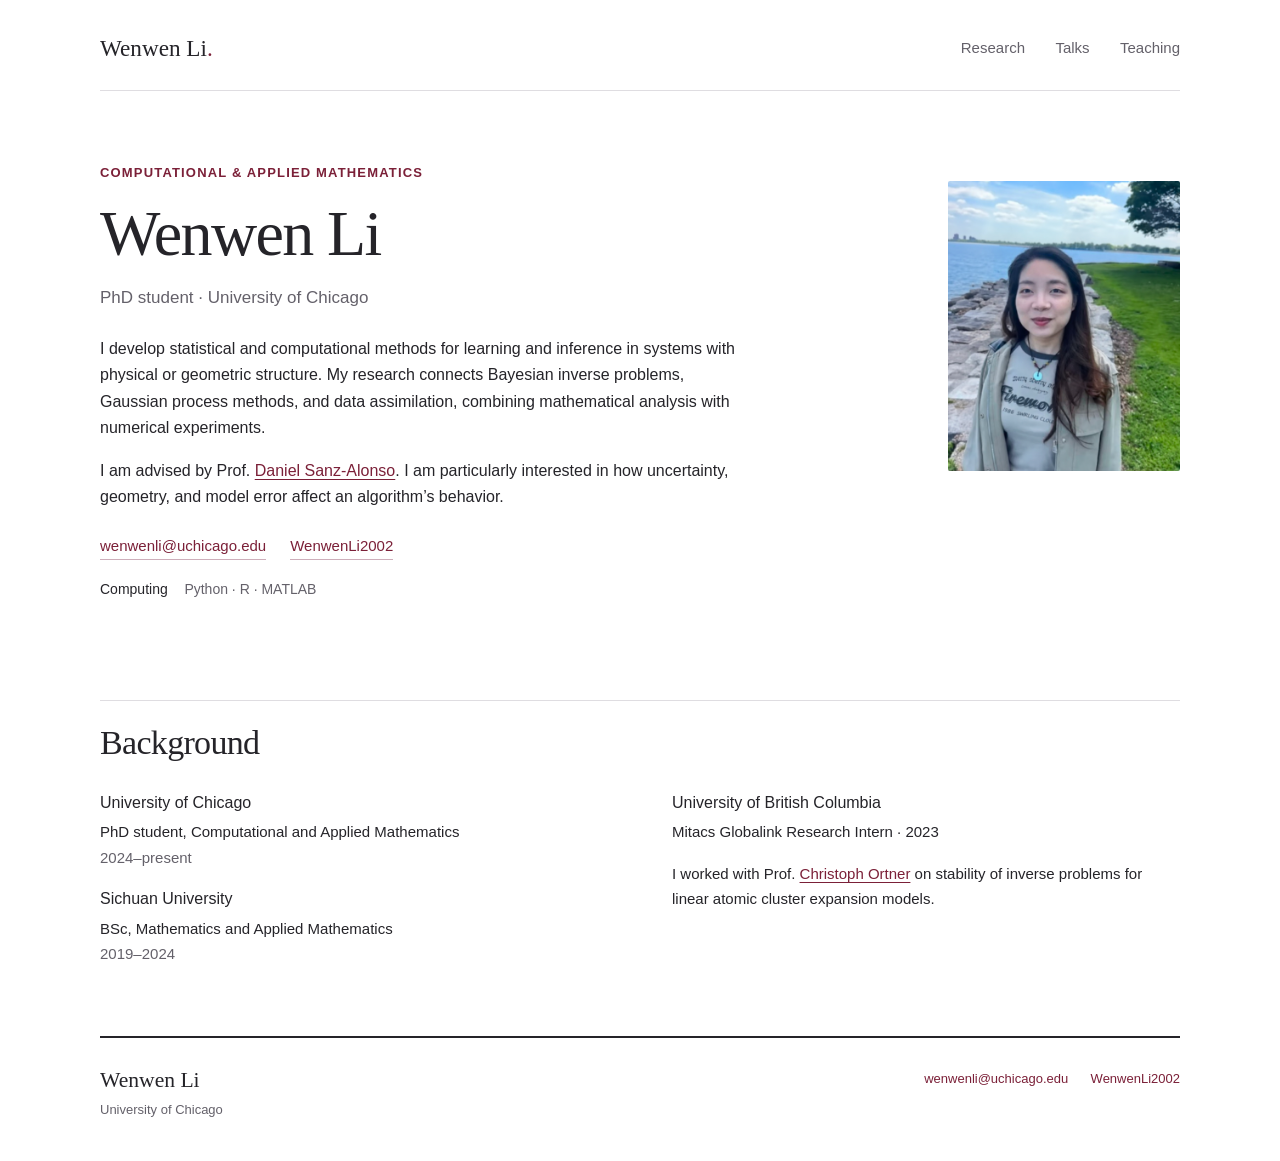
==== index.html @ 70b3e679 "Add professor titles to homepage biography" ====
<!doctype html>
<html lang="en">
<head>
  <meta charset="utf-8">
  <meta name="viewport" content="width=device-width, initial-scale=1">
  <meta name="color-scheme" content="light">
  <title>Wenwen Li · Applied Mathematics</title>
  <meta name="description" content="Wenwen Li is a PhD student in Computational and Applied Mathematics at the University of Chicago. Research in Bayesian inverse problems, Gaussian processes, and data assimilation.">
  <link rel="canonical" href="https://wenwenli2002.github.io/">
  <meta property="og:type" content="website">
  <meta property="og:title" content="Wenwen Li · Applied Mathematics">
  <meta property="og:description" content="Wenwen Li is a PhD student in Computational and Applied Mathematics at the University of Chicago. Research in Bayesian inverse problems, Gaussian processes, and data assimilation.">
  <meta property="og:url" content="https://wenwenli2002.github.io/">
  <link rel="icon" type="image/svg+xml" href="data:image/svg+xml,%3Csvg xmlns='http://www.w3.org/2000/svg' viewBox='0 0 64 64'%3E%3Crect width='64' height='64' rx='8' fill='%237b2038'/%3E%3Ctext x='32' y='43' text-anchor='middle' fill='white' font-family='Georgia,serif' font-size='32'%3EWL%3C/text%3E%3C/svg%3E">
  <link rel="stylesheet" href="styles.css">
  <script src="site.js" defer></script>

  <script type="application/ld+json">{"@context": "https://schema.org", "@type": "ProfilePage", "name": "Wenwen Li \u00b7 Applied Mathematics", "url": "https://wenwenli2002.github.io/", "mainEntity": {"@type": "Person", "name": "Wenwen Li", "url": "https://wenwenli2002.github.io/", "email": "mailto:wenwenli@uchicago.edu", "jobTitle": "PhD student", "affiliation": {"@type": "CollegeOrUniversity", "name": "University of Chicago"}, "sameAs": ["https://github.com/WenwenLi2002"]}}</script>
</head>
<body>
  <a class="skip-link" href="#main">Skip to content</a>
  <header class="site-header wrap">
    <a class="signature" href="index.html" aria-label="Wenwen Li, home">Wenwen Li<span class="signature-mark" aria-hidden="true">.</span></a>
    <nav aria-label="Main navigation">
      <a href="research.html">Research</a>
      <a href="talks.html">Talks</a>
      <a href="teaching.html">Teaching</a>
      
    </nav>
  </header>
  <main id="main" class="wrap">
    <section id="about" class="intro" aria-labelledby="name">
      <div class="intro-copy">
        <p class="eyebrow">Computational &amp; Applied Mathematics</p>
        <h1 id="name">Wenwen Li</h1>
        <p class="affiliation">PhD student · <a href="https://cam.uchicago.edu/" target="_blank" rel="noopener">University of Chicago</a></p>
        <p>I develop statistical and computational methods for learning and inference in systems with physical or geometric structure. My research connects Bayesian inverse problems, Gaussian process methods, and data assimilation, combining mathematical analysis with numerical experiments.</p>
        <p>I am advised by Prof. <a href="https://sites.google.com/a/uchicago.edu/sanz-alonso/" target="_blank" rel="noopener">Daniel Sanz-Alonso</a>. I am particularly interested in how uncertainty, geometry, and model error affect an algorithm’s behavior.</p>
        <div class="contact-links" aria-label="Profile and contact links">
          <a href="mailto:wenwenli@uchicago.edu">wenwenli@uchicago.edu</a>
          <a href="https://github.com/WenwenLi2002" aria-label="WenwenLi2002 on GitHub" target="_blank" rel="noopener">WenwenLi2002</a>
          
        </div>
        <p class="computing"><span>Computing</span> Python · R · MATLAB</p>
      </div>
      <figure class="portrait">
        <img src="assets/portrait.png" alt="Portrait of Wenwen Li outdoors beside a lake" width="1091" height="1442" fetchpriority="high">
      </figure>
    </section>

    <section id="background" class="lower-section background" aria-labelledby="background-heading">
      <div class="section-heading"><h2 id="background-heading">Background</h2></div>
      <div class="background-grid">
        <div><h3>University of Chicago</h3><p>PhD student, Computational and Applied Mathematics<br><span class="muted">2024–present</span></p><h3>Sichuan University</h3><p>BSc, Mathematics and Applied Mathematics<br><span class="muted">2019–2024</span></p></div>
        <div><h3>University of British Columbia</h3><p>Mitacs Globalink Research Intern · 2023</p><p>I worked with Prof. <a href="https://personal.math.ubc.ca/~ortner/" target="_blank" rel="noopener">Christoph Ortner</a> on stability of inverse problems for linear atomic cluster expansion models.</p></div>
      </div>
    </section>
  </main>
  <footer class="wrap site-footer">
    <div><span class="footer-name">Wenwen Li</span><p>University of Chicago</p></div>
    <div class="footer-links"><a href="mailto:wenwenli@uchicago.edu">wenwenli@uchicago.edu</a><a href="https://github.com/WenwenLi2002" target="_blank" rel="noopener">WenwenLi2002</a></div>
  </footer>
  <dialog id="figure-dialog" aria-labelledby="figure-dialog-title">
    <div class="dialog-header"><h2 id="figure-dialog-title">Research figure</h2><button type="button" id="close-figure">Close</button></div>
    <img id="enlarged-figure" alt="">
    <p id="figure-caption"></p>
  </dialog>
</body>
</html>
---- styles.css ----
:root{--ink:#252429;--muted:#64616a;--accent:#7b2038;--line:#dfdde1;--paper:#fff;--soft:#f6f5f7;--serif:Georgia,"Times New Roman",serif;--sans:Inter,-apple-system,BlinkMacSystemFont,"Segoe UI",Arial,sans-serif}
*{box-sizing:border-box}
html{scroll-behavior:smooth;scroll-padding-top:32px}
body{margin:0;background:var(--paper);color:var(--ink);font:16px/1.65 var(--sans);-webkit-font-smoothing:antialiased}
button,input{font:inherit}
img{max-width:100%;height:auto;display:block}
a{color:var(--accent);text-decoration-thickness:1px;text-underline-offset:3px}
a:hover{text-decoration:underline;color:#541527}
a:focus-visible,button:focus-visible,summary:focus-visible{outline:2px solid var(--accent);outline-offset:5px;border-radius:2px}
p{margin:0 0 16px}
h1,h2,h3{font-family:var(--serif);font-weight:400;line-height:1.2;margin:0;color:var(--ink)}
.wrap{width:min(1080px,calc(100% - 96px));margin-inline:auto}
.skip-link{position:absolute;left:16px;top:-96px;background:white;padding:8px 16px;z-index:10}
.skip-link:focus{top:16px}
.site-header{display:flex;justify-content:space-between;align-items:center;gap:32px;padding-block:32px 25.6px;border-bottom:1px solid var(--line)}
.signature{font:23.2px var(--serif);color:var(--ink);text-decoration:none;white-space:nowrap}
.signature-mark{color:var(--accent)}
nav{display:flex;align-items:center;gap:30.4px;flex-wrap:wrap;font-size:15px}
nav a{color:var(--muted);text-decoration:none;padding:4px 0}
nav a:hover{color:var(--accent)}
.intro{display:grid;grid-template-columns:minmax(0,1fr) 232px;gap:88px;padding-block:70.4px 60.8px;align-items:start}
.eyebrow{font-size:13px;letter-spacing:.09em;text-transform:uppercase;color:var(--accent);margin-bottom:12.8px;font-weight:600}
h1{font-size:clamp(48px,5vw,68px);letter-spacing:-.025em;margin-bottom:11.2px}
.affiliation{color:var(--muted);margin-bottom:24px;font-size:17px}
.affiliation a{color:inherit;text-decoration:none}
.intro-copy>p:not(.eyebrow):not(.affiliation):not(.computing){max-width:650px}
.portrait{margin:19.2px 0 0}
.portrait img{width:232px;height:290px;object-fit:cover;object-position:50% 45%;border-radius:2px}
.contact-links{display:flex;flex-wrap:wrap;gap:22.4px;margin-top:24px;font-size:15px}
.contact-links a{text-decoration:none;border-bottom:1px solid #cdaeba}
.computing{font-size:14px;color:var(--muted);margin-top:17.6px;margin-bottom:0}
.computing span{color:var(--ink);margin-right:12.8px;font-weight:500}
.section-heading{display:flex;align-items:baseline;justify-content:space-between;gap:16px;border-top:2px solid var(--ink);padding-top:22.4px;margin-bottom:32px}
.section-heading h1,.section-heading h2{font-size:34px;letter-spacing:-.02em}
.section-heading>p{font-size:14px;color:var(--muted);margin:0}
.publication{display:grid;grid-template-columns:40px minmax(0,1fr);gap:28px;padding-block:6.4px 44.8px;margin-bottom:44px;border-bottom:1px solid var(--line)}
.article-index{font-size:13px;color:var(--accent);letter-spacing:.08em;padding-top:1.6px;font-weight:600}
.article-main{min-width:0}
.research-grid{display:grid;grid-template-columns:minmax(0,1.16fr) minmax(0,1fr);gap:38.4px;align-items:start}
.venue{color:var(--accent);font-size:13px;font-weight:600;display:flex;flex-wrap:wrap;gap:12.8px;margin-bottom:11.2px;line-height:1.5}
.venue a{color:inherit;text-decoration:none}
.venue span{color:var(--muted);font-weight:400}
.publication h2{font-size:29.6px;line-height:1.24;letter-spacing:-.015em;margin-bottom:12.8px;text-wrap:balance}
.authors{font-size:14px;color:var(--muted);line-height:1.55;margin-bottom:20px}
.authors a{color:inherit;text-decoration:none}
.authors a:hover{color:var(--accent);text-decoration:underline}
.authors strong{font-weight:600;color:var(--ink)}
.takeaway{font-size:16px;font-weight:600;line-height:1.6;margin-bottom:12px}
.description{color:#504d55;font-size:15.5px;line-height:1.7;margin-bottom:17.6px}
.topics{color:var(--muted);font-size:13px;margin:18.4px 0 11.2px}
.paper-links{display:flex;flex-wrap:wrap;gap:7.2px 19.2px;font-size:14px}
.paper-links a{text-decoration:none;border-bottom:1px solid #cdaeba;padding-bottom:1px}
.research-figure{margin:0;min-width:0}
.network-figure{margin-top:24px}
.tracking-figure{margin-top:52.8px}
.figure-button{display:block;width:100%;padding:0;border:0;background:transparent;cursor:zoom-in;text-align:inherit}
.figure-button img{width:100%;height:auto}
.network-figure .figure-button{max-width:370px;margin-inline:auto}
figcaption,.shared-caption{font-size:13px;line-height:1.6;color:var(--muted);margin:12.8px 0 0}
.experiment-detail{margin-top:27.2px;font-size:14px;color:var(--muted)}
summary{cursor:pointer;width:fit-content;color:var(--accent);padding:5.6px 0;text-decoration:underline;text-underline-offset:3px}
summary::marker{font-size:11.2px;color:var(--accent)}
.experiment-content{display:grid;grid-template-columns:220px minmax(0,1fr);gap:32px;align-items:center;margin-top:20.8px;max-width:780px}
.experiment-content>p{font-size:15px;line-height:1.7;margin:0}
.coordinate-result{margin:20.8px 0 0}
.article-heading{max-width:900px}
.wide-copy{max-width:850px}
.paired-figures{display:grid;grid-template-columns:1fr 1fr;gap:28.8px;margin-top:24px}
.figure-label{font-size:13px;font-weight:600;color:var(--muted);margin-bottom:5.6px;text-align:center}
.shared-caption{max-width:860px;margin-top:11.2px}
.ongoing-work{margin-left:calc(40px + 28px);padding-bottom:44.8px}
.ongoing-work h2{font-size:22.4px;margin-bottom:10.4px}
.ongoing-work .eyebrow{margin-bottom:9.6px}
.muted{color:var(--muted)}
.ongoing-work .muted{font-size:14px;margin:0}
.lower-section{margin-top:38.4px}
.lower-section .section-heading{border-top:1px solid var(--line);margin-bottom:14.4px;padding-top:22.4px}
.talk-list,.teaching-list{list-style:none;margin:0;padding:0}
.talk-list li{display:flex;justify-content:space-between;gap:32px;border-bottom:1px solid var(--line);padding:17.6px 0}
.talk-list h2,.teaching-list h2{font:500 16px/1.55 var(--sans);margin:0 0 4px}
.talk-list p,.teaching-list p{font-size:14px;color:var(--muted);margin:0}
.talk-list time{font-size:13px;color:var(--muted);white-space:nowrap;padding-top:4px}
.inline-resource{margin-left:11.2px;font-size:13px}
.teaching-list li{display:grid;grid-template-columns:110px minmax(0,1fr);gap:24px;padding:19.2px 0;border-bottom:1px solid var(--line)}
.course-code{font-size:13px;color:var(--accent);line-height:1.6;font-variant-numeric:tabular-nums}
.teaching-list h2 a{color:var(--ink);text-decoration:none}
.teaching-list h2 a:hover{color:var(--accent);text-decoration:underline}
.background-grid{display:grid;grid-template-columns:1fr 1fr;gap:64px;padding-top:11.2px}
.background-grid h3{font:500 16px/1.6 var(--sans);margin-bottom:4px}
.background-grid p{font-size:15px;line-height:1.7}
.site-footer{display:flex;justify-content:space-between;gap:32px;margin-top:52.8px;padding-block:30.4px 40px;border-top:2px solid var(--ink);font-size:13px;color:var(--muted)}
.footer-name{font:21.6px var(--serif);color:var(--ink)}
.site-footer p{margin:5.6px 0 0}
.footer-links{display:flex;gap:22.4px;align-items:start;flex-wrap:wrap}
.footer-links a{text-decoration:none}
dialog{border:1px solid var(--line);border-radius:4px;padding:20.8px;max-width:min(1200px,94vw);max-height:92vh;width:fit-content;background:white;color:var(--ink);overflow:auto}
dialog::backdrop{background:rgba(27,24,30,.65)}
.dialog-header{display:flex;justify-content:space-between;align-items:center;gap:32px;margin-bottom:16px}
.dialog-header h2{font-size:23.2px}
.dialog-header button{border:1px solid var(--line);border-radius:3px;background:white;color:var(--accent);padding:5.6px 12px;cursor:pointer;font-size:14px}
#enlarged-figure{max-height:72vh;width:auto;max-width:100%;object-fit:contain;margin-inline:auto}
#figure-caption{max-width:950px;font-size:14px;color:var(--muted);margin:16px 0 0;line-height:1.6}
@media(min-width:1500px){.wrap{width:1080px}}
@media(max-width:900px){.wrap{width:calc(100% - 64px)}
.intro{gap:40px;grid-template-columns:minmax(0,1fr) 190px}
.portrait img{width:190px;height:238px}
.research-grid{gap:28.8px;grid-template-columns:1.05fr 1fr}
.publication{gap:17.6px;grid-template-columns:28px minmax(0,1fr)}
.publication h2{font-size:26.4px}
.ongoing-work{margin-left:calc(28px + 17.6px)}
.section-heading{flex-wrap:wrap}
.section-heading>p{font-size:13px}
.background-grid{gap:32px}}
@media(max-width:700px){.wrap{width:calc(100% - 40px)}
.site-header{padding-block:20.8px;gap:16px;align-items:start}
.signature{font-size:19.2px;margin-top:2.4px}
nav{gap:5.6px 16px;justify-content:flex-end;max-width:250px;font-size:14px}
.intro{grid-template-columns:1fr;gap:24px;padding-block:38.4px 41.6px}
.portrait{grid-row:1;margin:0}
.portrait img{width:160px;height:200px}
.eyebrow{font-size:12px}
h1{font-size:50.4px}
.affiliation{font-size:16px}
.intro-copy{min-width:0}
.contact-links{gap:19.2px;font-size:14px}
.section-heading h1,.section-heading h2{font-size:30.4px}
.section-heading{gap:8px;margin-bottom:24px}
.publication{grid-template-columns:1fr;gap:9.6px;margin-bottom:35.2px;padding-bottom:35.2px}
.article-index{padding:0}
.research-grid{grid-template-columns:1fr;gap:22.4px}
.publication h2{font-size:28.8px}
.network-figure,.tracking-figure{margin-top:0}
.research-figure{max-width:550px}
.network-figure{max-width:370px;margin-inline:auto}
.paired-figures{grid-template-columns:1fr;gap:22.4px}
.paired-figures .research-figure{max-width:550px}
.paired-figures img{width:100%}
.experiment-content{grid-template-columns:1fr;gap:16px}
.small-result{max-width:270px;margin-inline:auto}
.ongoing-work{margin-left:0;padding-bottom:19.2px}
.ongoing-work h2{font-size:20.8px}
.talk-list li{gap:16px}
.talk-list time{font-size:12px}
.teaching-list li{grid-template-columns:78px minmax(0,1fr);gap:12.8px}
.course-code{font-size:12px}
.background-grid{grid-template-columns:1fr;gap:8px}
.site-footer{flex-direction:column;gap:17.6px}
.footer-links{gap:6.4px 19.2px}
.footer-links a:first-child{flex-basis:100%}
dialog{padding:12.8px;max-width:96vw}
.dialog-header h2{font-size:19.2px}
#figure-caption{font-size:13px}}
@media(prefers-reduced-motion:reduce){html{scroll-behavior:auto}}

nav a[aria-current="page"]{color:var(--accent);border-bottom:1px solid #cdaeba}
.page-section{padding-top:52.8px;min-height:calc(100vh - 286px)}
.page-section>.lower-section{margin-top:0}
.section-heading h1{margin-bottom:0}
.page-section .lower-section .section-heading{border-top:2px solid var(--ink);margin-bottom:32px}
.contact-links{gap:12px 24px;align-items:baseline}
.contact-links a{white-space:nowrap}
.cv-copy{max-width:650px;color:var(--muted);margin-bottom:24px}
.cv-actions{display:flex;gap:20px;flex-wrap:wrap;margin-bottom:32px}
.cv-preview{width:100%;height:1050px;border:1px solid var(--line);background:var(--soft)}
@media(max-width:700px){.page-section{padding-top:38.4px}.contact-links{gap:10px 22px}.cv-preview{height:720px}}
@media print{.site-header nav,.site-footer,.skip-link,dialog,.figure-button::after{display:none}.wrap{width:100%}.intro,.page-section{padding-top:0}.publication{break-inside:avoid}.cv-preview{display:none}}
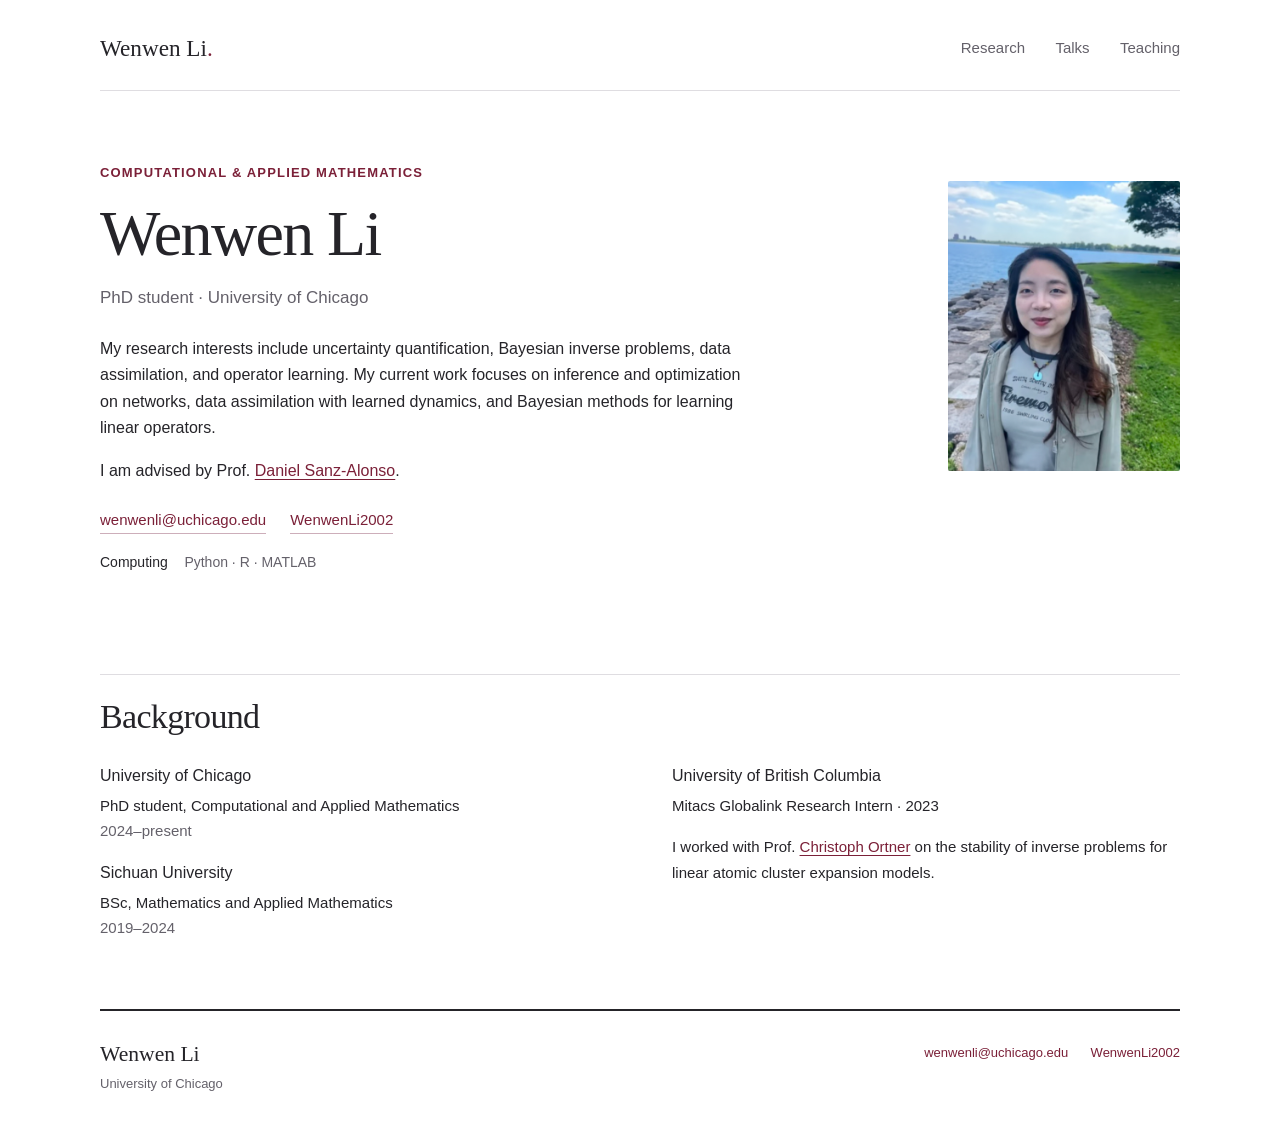
==== commit 82aee1d2: "Refine research interests and academic descriptions" ====
--- a/index.html
+++ b/index.html
@@ -5,11 +5,11 @@
   <meta name="viewport" content="width=device-width, initial-scale=1">
   <meta name="color-scheme" content="light">
   <title>Wenwen Li · Applied Mathematics</title>
-  <meta name="description" content="Wenwen Li is a PhD student in Computational and Applied Mathematics at the University of Chicago. Research in Bayesian inverse problems, Gaussian processes, and data assimilation.">
+  <meta name="description" content="Wenwen Li, PhD student in Computational and Applied Mathematics at the University of Chicago. Uncertainty quantification, Bayesian inverse problems, data assimilation, and operator learning.">
   <link rel="canonical" href="https://wenwenli2002.github.io/">
   <meta property="og:type" content="website">
   <meta property="og:title" content="Wenwen Li · Applied Mathematics">
-  <meta property="og:description" content="Wenwen Li is a PhD student in Computational and Applied Mathematics at the University of Chicago. Research in Bayesian inverse problems, Gaussian processes, and data assimilation.">
+  <meta property="og:description" content="Wenwen Li, PhD student in Computational and Applied Mathematics at the University of Chicago. Uncertainty quantification, Bayesian inverse problems, data assimilation, and operator learning.">
   <meta property="og:url" content="https://wenwenli2002.github.io/">
   <link rel="icon" type="image/svg+xml" href="data:image/svg+xml,%3Csvg xmlns='http://www.w3.org/2000/svg' viewBox='0 0 64 64'%3E%3Crect width='64' height='64' rx='8' fill='%237b2038'/%3E%3Ctext x='32' y='43' text-anchor='middle' fill='white' font-family='Georgia,serif' font-size='32'%3EWL%3C/text%3E%3C/svg%3E">
   <link rel="stylesheet" href="styles.css">
@@ -34,8 +34,8 @@
         <p class="eyebrow">Computational &amp; Applied Mathematics</p>
         <h1 id="name">Wenwen Li</h1>
         <p class="affiliation">PhD student · <a href="https://cam.uchicago.edu/" target="_blank" rel="noopener">University of Chicago</a></p>
-        <p>I develop statistical and computational methods for learning and inference in systems with physical or geometric structure. My research connects Bayesian inverse problems, Gaussian process methods, and data assimilation, combining mathematical analysis with numerical experiments.</p>
-        <p>I am advised by Prof. <a href="https://sites.google.com/a/uchicago.edu/sanz-alonso/" target="_blank" rel="noopener">Daniel Sanz-Alonso</a>. I am particularly interested in how uncertainty, geometry, and model error affect an algorithm’s behavior.</p>
+        <p>My research interests include uncertainty quantification, Bayesian inverse problems, data assimilation, and operator learning. My current work focuses on inference and optimization on networks, data assimilation with learned dynamics, and Bayesian methods for learning linear operators.</p>
+        <p>I am advised by Prof. <a href="https://sites.google.com/a/uchicago.edu/sanz-alonso/" target="_blank" rel="noopener">Daniel Sanz-Alonso</a>.</p>
         <div class="contact-links" aria-label="Profile and contact links">
           <a href="mailto:wenwenli@uchicago.edu">wenwenli@uchicago.edu</a>
           <a href="https://github.com/WenwenLi2002" aria-label="WenwenLi2002 on GitHub" target="_blank" rel="noopener">WenwenLi2002</a>
@@ -52,7 +52,7 @@
       <div class="section-heading"><h2 id="background-heading">Background</h2></div>
       <div class="background-grid">
         <div><h3>University of Chicago</h3><p>PhD student, Computational and Applied Mathematics<br><span class="muted">2024–present</span></p><h3>Sichuan University</h3><p>BSc, Mathematics and Applied Mathematics<br><span class="muted">2019–2024</span></p></div>
-        <div><h3>University of British Columbia</h3><p>Mitacs Globalink Research Intern · 2023</p><p>I worked with Prof. <a href="https://personal.math.ubc.ca/~ortner/" target="_blank" rel="noopener">Christoph Ortner</a> on stability of inverse problems for linear atomic cluster expansion models.</p></div>
+        <div><h3>University of British Columbia</h3><p>Mitacs Globalink Research Intern · 2023</p><p>I worked with Prof. <a href="https://personal.math.ubc.ca/~ortner/" target="_blank" rel="noopener">Christoph Ortner</a> on the stability of inverse problems for linear atomic cluster expansion models.</p></div>
       </div>
     </section>
   </main>
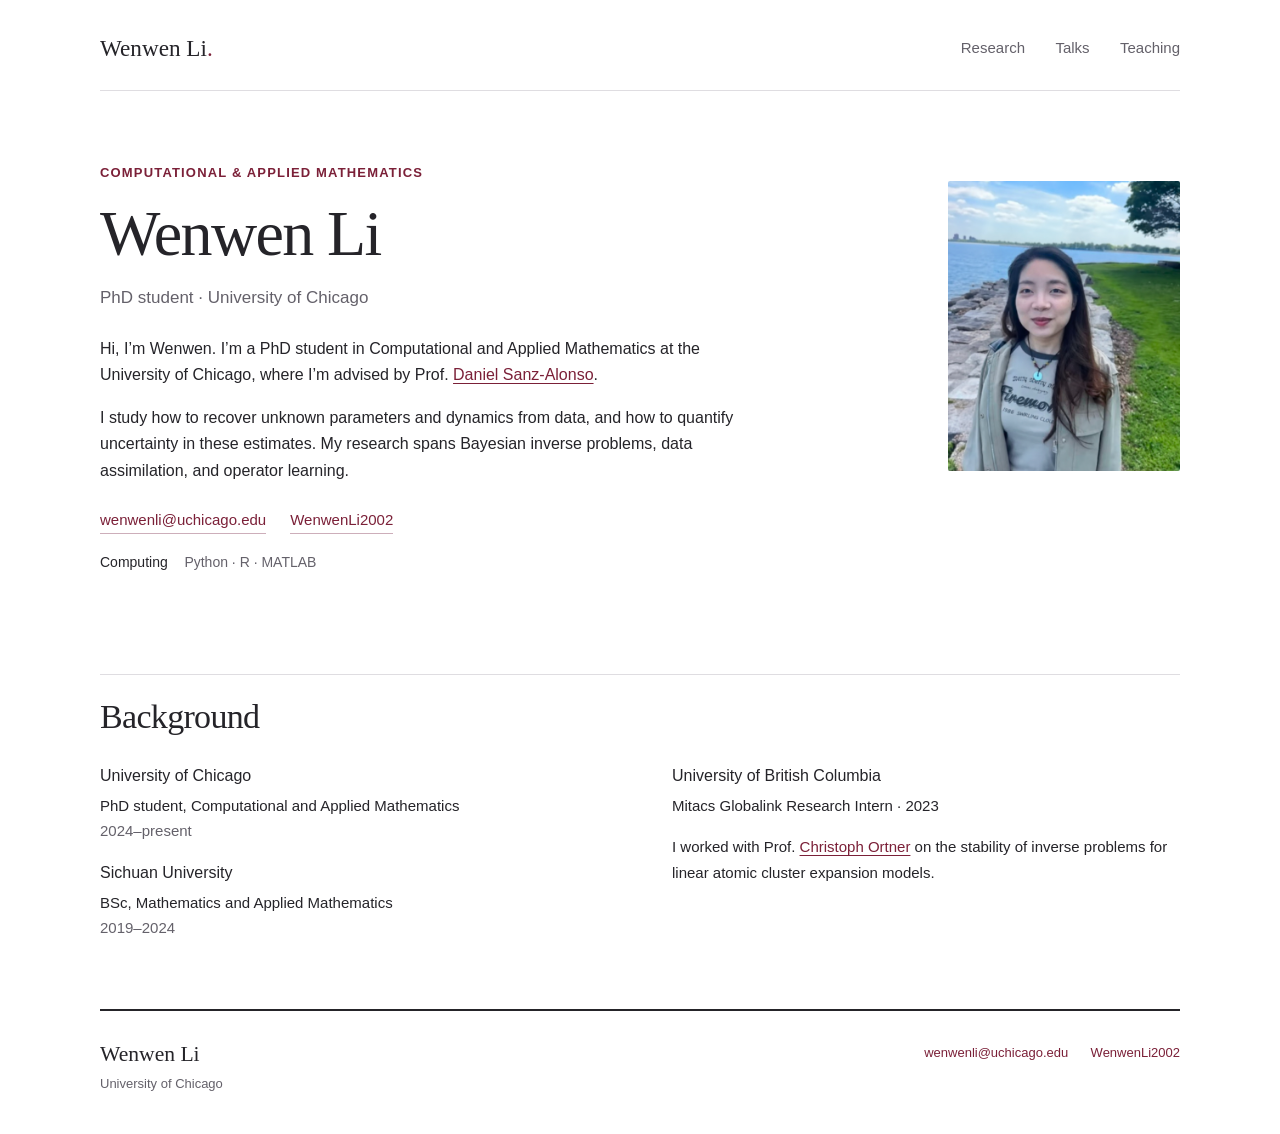
==== commit 9aceb754: "Make homepage introduction more personal" ====
--- a/index.html
+++ b/index.html
@@ -34,8 +34,8 @@
         <p class="eyebrow">Computational &amp; Applied Mathematics</p>
         <h1 id="name">Wenwen Li</h1>
         <p class="affiliation">PhD student · <a href="https://cam.uchicago.edu/" target="_blank" rel="noopener">University of Chicago</a></p>
-        <p>My research interests include uncertainty quantification, Bayesian inverse problems, data assimilation, and operator learning. My current work focuses on inference and optimization on networks, data assimilation with learned dynamics, and Bayesian methods for learning linear operators.</p>
-        <p>I am advised by Prof. <a href="https://sites.google.com/a/uchicago.edu/sanz-alonso/" target="_blank" rel="noopener">Daniel Sanz-Alonso</a>.</p>
+        <p>Hi, I’m Wenwen. I’m a PhD student in Computational and Applied Mathematics at the University of Chicago, where I’m advised by Prof. <a href="https://sites.google.com/a/uchicago.edu/sanz-alonso/" target="_blank" rel="noopener">Daniel Sanz-Alonso</a>.</p>
+        <p>I study how to recover unknown parameters and dynamics from data, and how to quantify uncertainty in these estimates. My research spans Bayesian inverse problems, data assimilation, and operator learning.</p>
         <div class="contact-links" aria-label="Profile and contact links">
           <a href="mailto:wenwenli@uchicago.edu">wenwenli@uchicago.edu</a>
           <a href="https://github.com/WenwenLi2002" aria-label="WenwenLi2002 on GitHub" target="_blank" rel="noopener">WenwenLi2002</a>
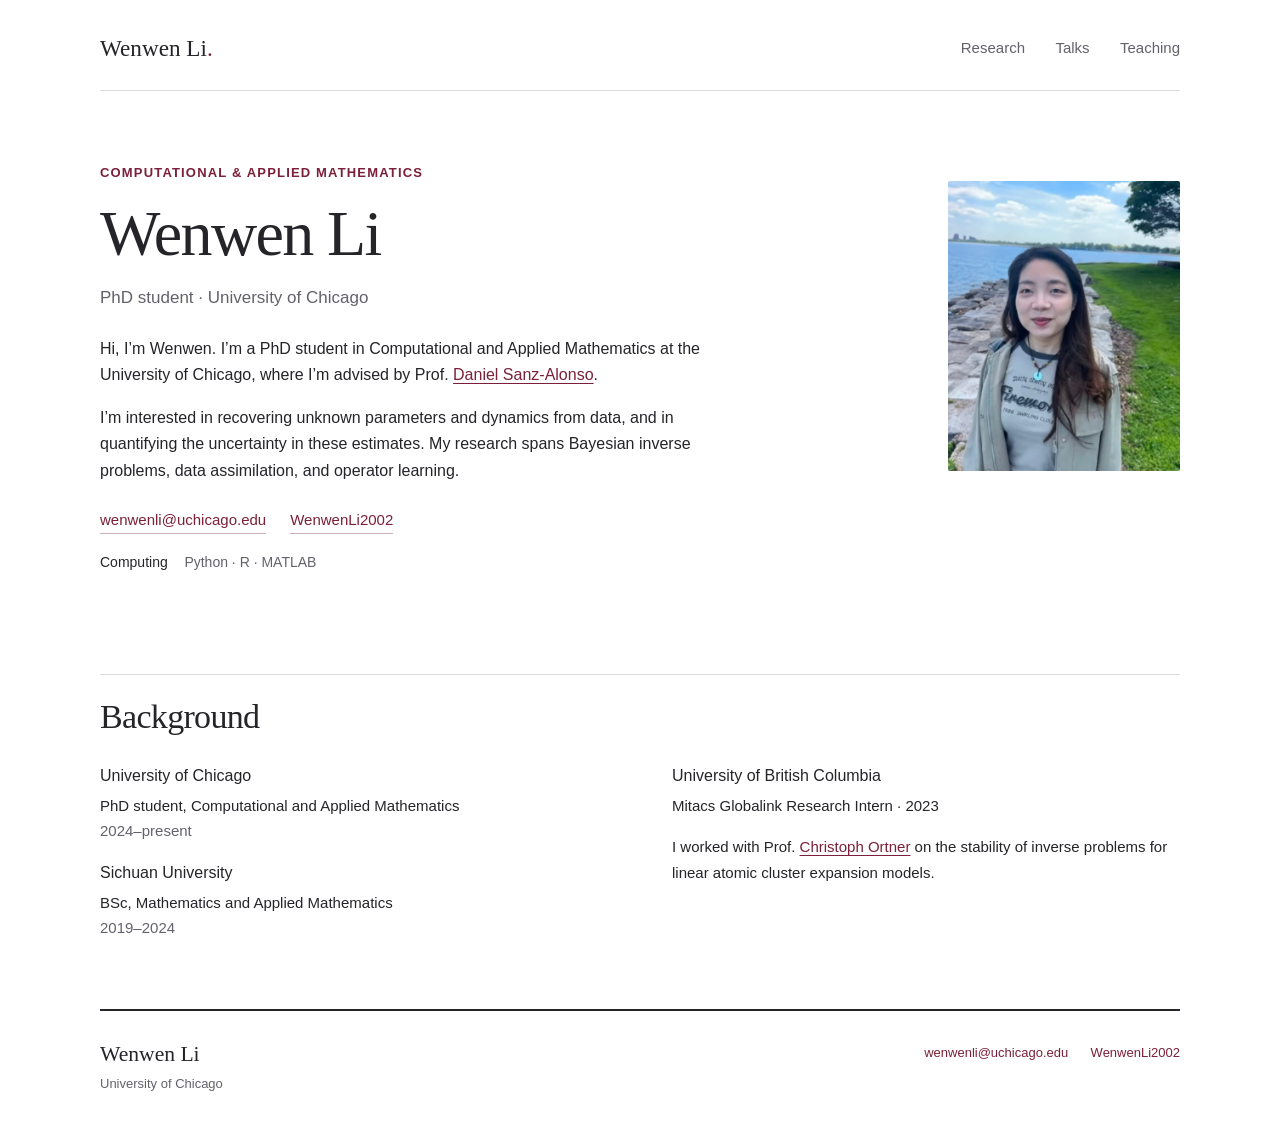
==== commit 3d4d2311: "Clarify research contributions from paper abstracts" ====
--- a/index.html
+++ b/index.html
@@ -35,7 +35,7 @@
         <h1 id="name">Wenwen Li</h1>
         <p class="affiliation">PhD student · <a href="https://cam.uchicago.edu/" target="_blank" rel="noopener">University of Chicago</a></p>
         <p>Hi, I’m Wenwen. I’m a PhD student in Computational and Applied Mathematics at the University of Chicago, where I’m advised by Prof. <a href="https://sites.google.com/a/uchicago.edu/sanz-alonso/" target="_blank" rel="noopener">Daniel Sanz-Alonso</a>.</p>
-        <p>I study how to recover unknown parameters and dynamics from data, and how to quantify uncertainty in these estimates. My research spans Bayesian inverse problems, data assimilation, and operator learning.</p>
+        <p>I’m interested in recovering unknown parameters and dynamics from data, and in quantifying the uncertainty in these estimates. My research spans Bayesian inverse problems, data assimilation, and operator learning.</p>
         <div class="contact-links" aria-label="Profile and contact links">
           <a href="mailto:wenwenli@uchicago.edu">wenwenli@uchicago.edu</a>
           <a href="https://github.com/WenwenLi2002" aria-label="WenwenLi2002 on GitHub" target="_blank" rel="noopener">WenwenLi2002</a>
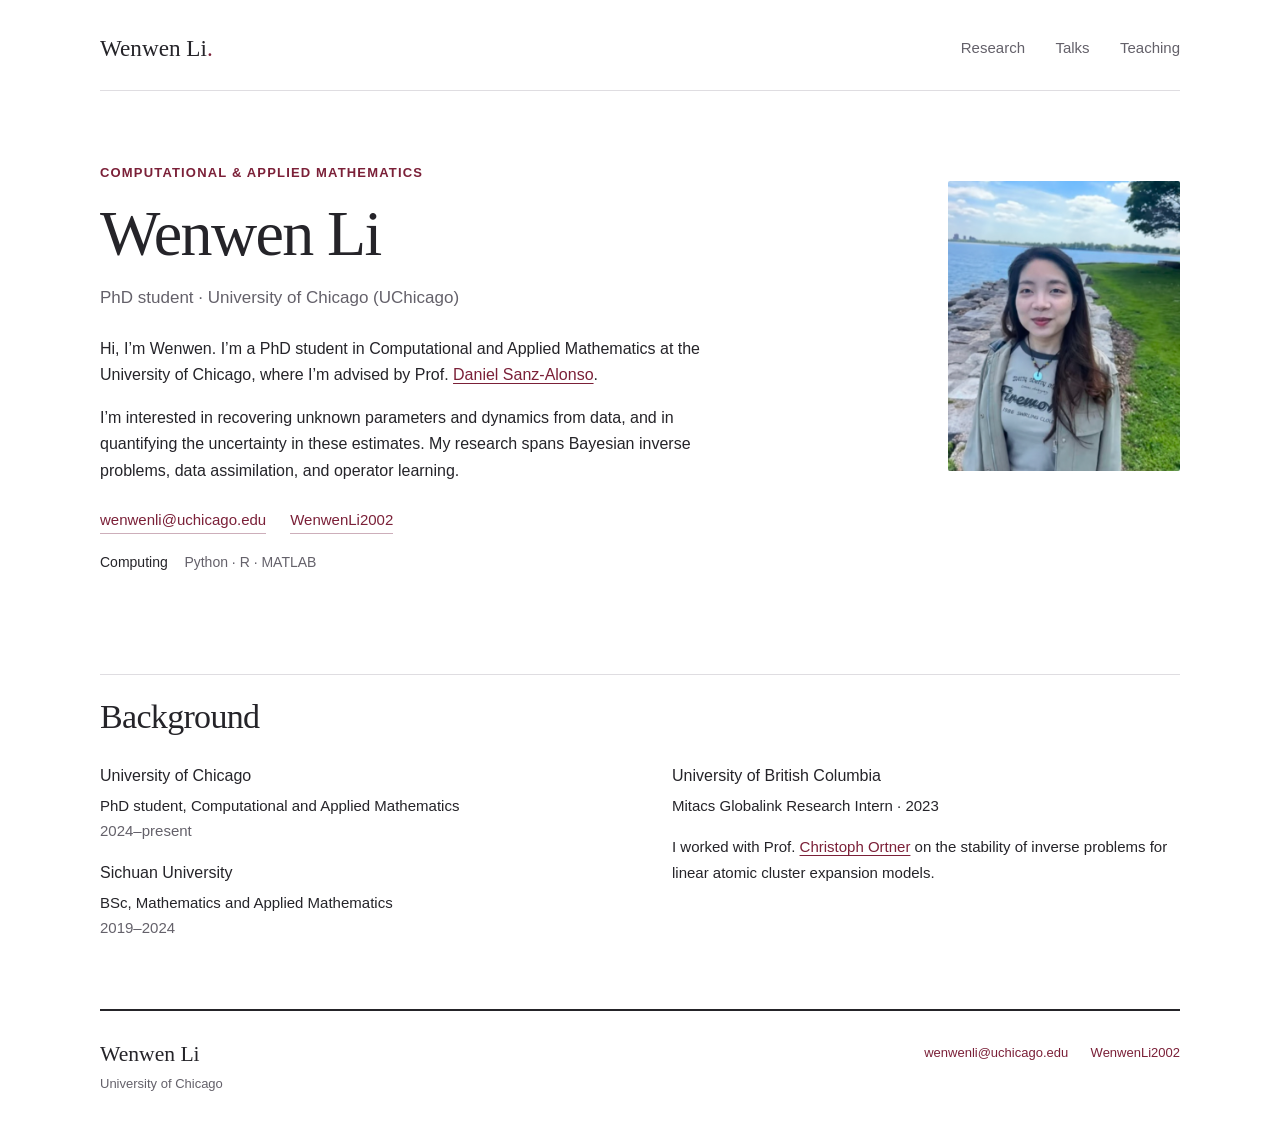
==== commit b5b407e4: "Include UChicago abbreviation in homepage affiliation" ====
--- a/index.html
+++ b/index.html
@@ -4,18 +4,18 @@
   <meta charset="utf-8">
   <meta name="viewport" content="width=device-width, initial-scale=1">
   <meta name="color-scheme" content="light">
-  <title>Wenwen Li · Applied Mathematics</title>
-  <meta name="description" content="Wenwen Li, PhD student in Computational and Applied Mathematics at the University of Chicago. Uncertainty quantification, Bayesian inverse problems, data assimilation, and operator learning.">
+  <title>Wenwen Li | Applied Mathematics at UChicago</title>
+  <meta name="description" content="Wenwen Li, PhD student in Computational and Applied Mathematics at the University of Chicago (UChicago). Research in uncertainty quantification, Bayesian inverse problems, data assimilation, and operator learning.">
   <link rel="canonical" href="https://wenwenli2002.github.io/">
   <meta property="og:type" content="website">
-  <meta property="og:title" content="Wenwen Li · Applied Mathematics">
-  <meta property="og:description" content="Wenwen Li, PhD student in Computational and Applied Mathematics at the University of Chicago. Uncertainty quantification, Bayesian inverse problems, data assimilation, and operator learning.">
+  <meta property="og:title" content="Wenwen Li | Applied Mathematics at UChicago">
+  <meta property="og:description" content="Wenwen Li, PhD student in Computational and Applied Mathematics at the University of Chicago (UChicago). Research in uncertainty quantification, Bayesian inverse problems, data assimilation, and operator learning.">
   <meta property="og:url" content="https://wenwenli2002.github.io/">
   <link rel="icon" type="image/svg+xml" href="data:image/svg+xml,%3Csvg xmlns='http://www.w3.org/2000/svg' viewBox='0 0 64 64'%3E%3Crect width='64' height='64' rx='8' fill='%237b2038'/%3E%3Ctext x='32' y='43' text-anchor='middle' fill='white' font-family='Georgia,serif' font-size='32'%3EWL%3C/text%3E%3C/svg%3E">
   <link rel="stylesheet" href="styles.css">
   <script src="site.js" defer></script>
 
-  <script type="application/ld+json">{"@context": "https://schema.org", "@type": "ProfilePage", "name": "Wenwen Li \u00b7 Applied Mathematics", "url": "https://wenwenli2002.github.io/", "mainEntity": {"@type": "Person", "name": "Wenwen Li", "url": "https://wenwenli2002.github.io/", "email": "mailto:wenwenli@uchicago.edu", "jobTitle": "PhD student", "affiliation": {"@type": "CollegeOrUniversity", "name": "University of Chicago"}, "sameAs": ["https://github.com/WenwenLi2002"]}}</script>
+  <script type="application/ld+json">{"@context": "https://schema.org", "@type": "ProfilePage", "name": "Wenwen Li | Applied Mathematics at UChicago", "url": "https://wenwenli2002.github.io/", "mainEntity": {"@type": "Person", "name": "Wenwen Li", "url": "https://wenwenli2002.github.io/", "email": "mailto:wenwenli@uchicago.edu", "jobTitle": "PhD student", "affiliation": {"@type": "CollegeOrUniversity", "name": "University of Chicago", "alternateName": "UChicago", "url": "https://www.uchicago.edu/"}, "sameAs": ["https://github.com/WenwenLi2002", "https://cam.uchicago.edu/people/profile/wenwen-li/"]}}</script>
 </head>
 <body>
   <a class="skip-link" href="#main">Skip to content</a>
@@ -33,7 +33,7 @@
       <div class="intro-copy">
         <p class="eyebrow">Computational &amp; Applied Mathematics</p>
         <h1 id="name">Wenwen Li</h1>
-        <p class="affiliation">PhD student · <a href="https://cam.uchicago.edu/" target="_blank" rel="noopener">University of Chicago</a></p>
+        <p class="affiliation">PhD student · <a href="https://cam.uchicago.edu/" target="_blank" rel="noopener">University of Chicago (UChicago)</a></p>
         <p>Hi, I’m Wenwen. I’m a PhD student in Computational and Applied Mathematics at the University of Chicago, where I’m advised by Prof. <a href="https://sites.google.com/a/uchicago.edu/sanz-alonso/" target="_blank" rel="noopener">Daniel Sanz-Alonso</a>.</p>
         <p>I’m interested in recovering unknown parameters and dynamics from data, and in quantifying the uncertainty in these estimates. My research spans Bayesian inverse problems, data assimilation, and operator learning.</p>
         <div class="contact-links" aria-label="Profile and contact links">
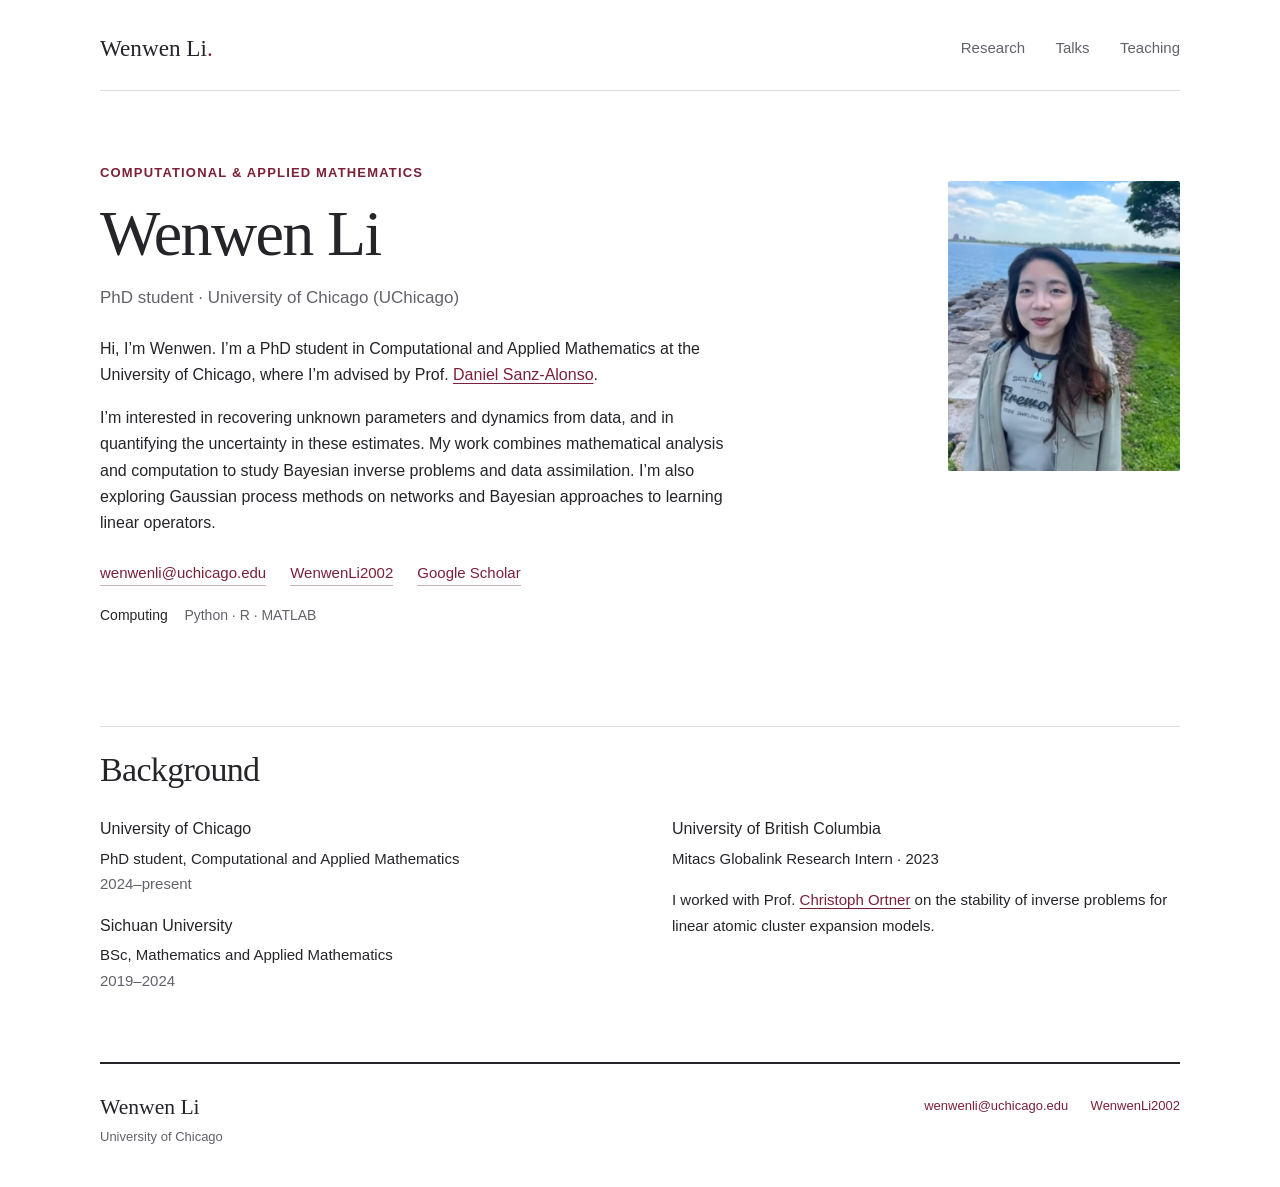
==== commit 5eb102cd: "Link verified Google Scholar profile and clarify research interests" ====
--- a/index.html
+++ b/index.html
@@ -15,7 +15,7 @@
   <link rel="stylesheet" href="styles.css">
   <script src="site.js" defer></script>
 
-  <script type="application/ld+json">{"@context": "https://schema.org", "@type": "ProfilePage", "name": "Wenwen Li | Applied Mathematics at UChicago", "url": "https://wenwenli2002.github.io/", "mainEntity": {"@type": "Person", "name": "Wenwen Li", "url": "https://wenwenli2002.github.io/", "email": "mailto:wenwenli@uchicago.edu", "jobTitle": "PhD student", "affiliation": {"@type": "CollegeOrUniversity", "name": "University of Chicago", "alternateName": "UChicago", "url": "https://www.uchicago.edu/"}, "sameAs": ["https://github.com/WenwenLi2002", "https://cam.uchicago.edu/people/profile/wenwen-li/"]}}</script>
+  <script type="application/ld+json">{"@context": "https://schema.org", "@type": "ProfilePage", "name": "Wenwen Li | Applied Mathematics at UChicago", "url": "https://wenwenli2002.github.io/", "mainEntity": {"@type": "Person", "name": "Wenwen Li", "url": "https://wenwenli2002.github.io/", "email": "mailto:wenwenli@uchicago.edu", "jobTitle": "PhD student", "affiliation": {"@type": "CollegeOrUniversity", "name": "University of Chicago", "alternateName": "UChicago", "url": "https://www.uchicago.edu/"}, "sameAs": ["https://github.com/WenwenLi2002", "https://cam.uchicago.edu/people/profile/wenwen-li/", "https://scholar.google.com/citations?user=LMKiBMcAAAAJ&hl=en"]}}</script>
 </head>
 <body>
   <a class="skip-link" href="#main">Skip to content</a>
@@ -35,10 +35,11 @@
         <h1 id="name">Wenwen Li</h1>
         <p class="affiliation">PhD student · <a href="https://cam.uchicago.edu/" target="_blank" rel="noopener">University of Chicago (UChicago)</a></p>
         <p>Hi, I’m Wenwen. I’m a PhD student in Computational and Applied Mathematics at the University of Chicago, where I’m advised by Prof. <a href="https://sites.google.com/a/uchicago.edu/sanz-alonso/" target="_blank" rel="noopener">Daniel Sanz-Alonso</a>.</p>
-        <p>I’m interested in recovering unknown parameters and dynamics from data, and in quantifying the uncertainty in these estimates. My research spans Bayesian inverse problems, data assimilation, and operator learning.</p>
+        <p>I’m interested in recovering unknown parameters and dynamics from data, and in quantifying the uncertainty in these estimates. My work combines mathematical analysis and computation to study Bayesian inverse problems and data assimilation. I’m also exploring Gaussian process methods on networks and Bayesian approaches to learning linear operators.</p>
         <div class="contact-links" aria-label="Profile and contact links">
           <a href="mailto:wenwenli@uchicago.edu">wenwenli@uchicago.edu</a>
           <a href="https://github.com/WenwenLi2002" aria-label="WenwenLi2002 on GitHub" target="_blank" rel="noopener">WenwenLi2002</a>
+          <a href="https://scholar.google.com/citations?user=LMKiBMcAAAAJ&amp;hl=en" target="_blank" rel="noopener noreferrer">Google Scholar</a>
           
         </div>
         <p class="computing"><span>Computing</span> Python · R · MATLAB</p>
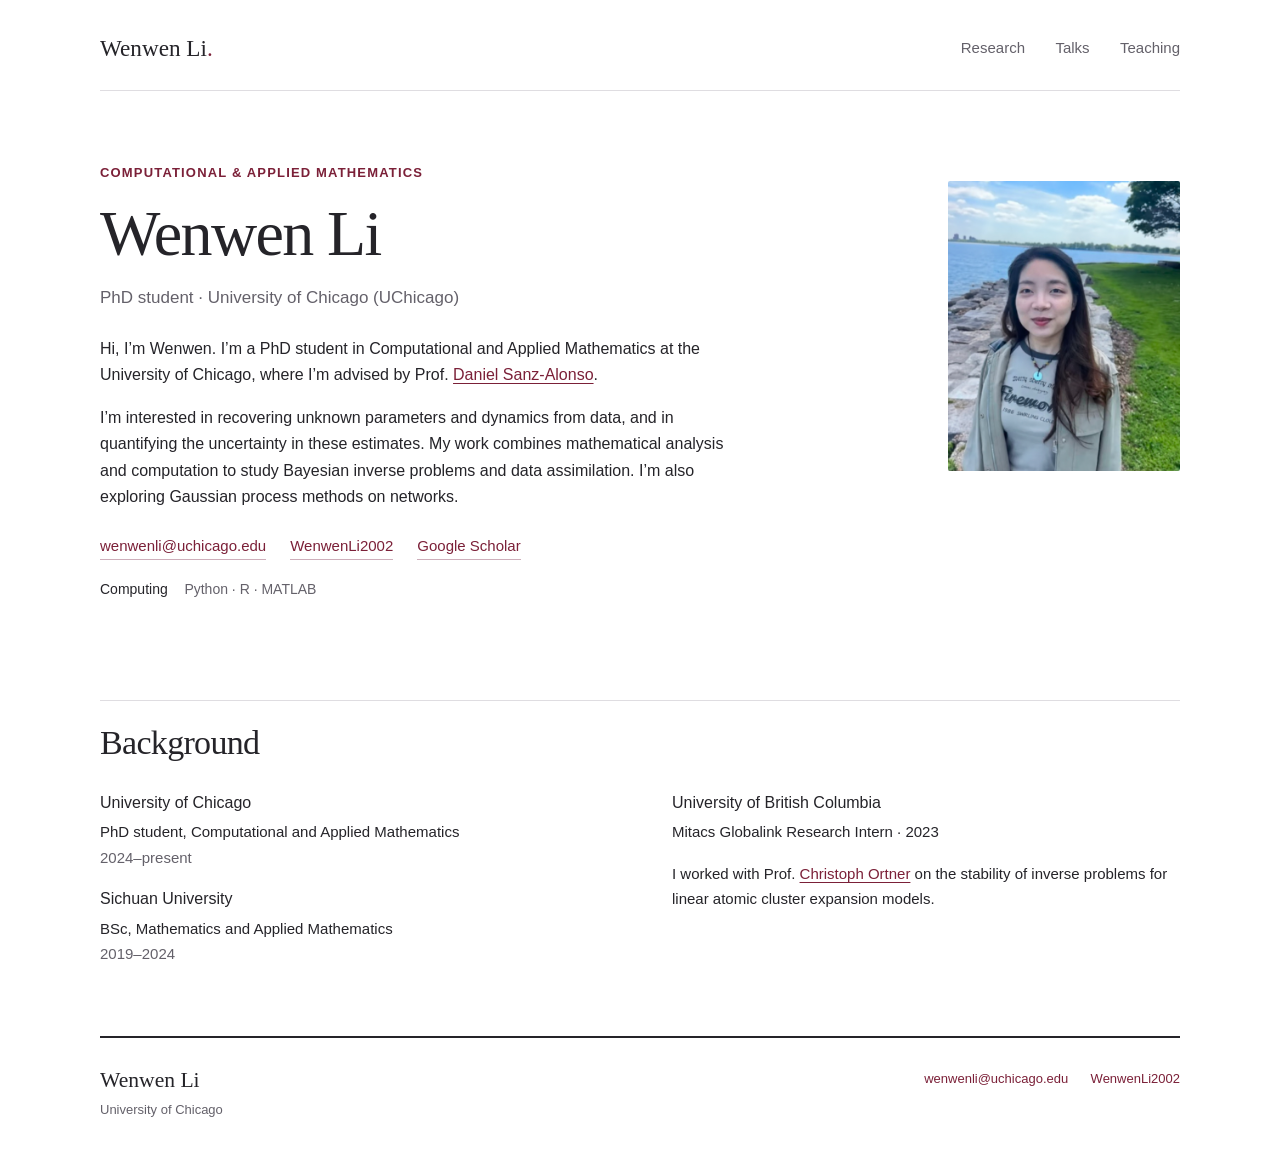
==== commit 93b09ec9: "Remove unpublished research from public website" ====
--- a/index.html
+++ b/index.html
@@ -5,11 +5,11 @@
   <meta name="viewport" content="width=device-width, initial-scale=1">
   <meta name="color-scheme" content="light">
   <title>Wenwen Li | Applied Mathematics at UChicago</title>
-  <meta name="description" content="Wenwen Li, PhD student in Computational and Applied Mathematics at the University of Chicago (UChicago). Research in uncertainty quantification, Bayesian inverse problems, data assimilation, and operator learning.">
+  <meta name="description" content="Wenwen Li, PhD student in Computational and Applied Mathematics at the University of Chicago (UChicago). Research in uncertainty quantification, Bayesian inverse problems, data assimilation, and Gaussian process methods on networks.">
   <link rel="canonical" href="https://wenwenli2002.github.io/">
   <meta property="og:type" content="website">
   <meta property="og:title" content="Wenwen Li | Applied Mathematics at UChicago">
-  <meta property="og:description" content="Wenwen Li, PhD student in Computational and Applied Mathematics at the University of Chicago (UChicago). Research in uncertainty quantification, Bayesian inverse problems, data assimilation, and operator learning.">
+  <meta property="og:description" content="Wenwen Li, PhD student in Computational and Applied Mathematics at the University of Chicago (UChicago). Research in uncertainty quantification, Bayesian inverse problems, data assimilation, and Gaussian process methods on networks.">
   <meta property="og:url" content="https://wenwenli2002.github.io/">
   <link rel="icon" type="image/svg+xml" href="data:image/svg+xml,%3Csvg xmlns='http://www.w3.org/2000/svg' viewBox='0 0 64 64'%3E%3Crect width='64' height='64' rx='8' fill='%237b2038'/%3E%3Ctext x='32' y='43' text-anchor='middle' fill='white' font-family='Georgia,serif' font-size='32'%3EWL%3C/text%3E%3C/svg%3E">
   <link rel="stylesheet" href="styles.css">
@@ -35,7 +35,7 @@
         <h1 id="name">Wenwen Li</h1>
         <p class="affiliation">PhD student · <a href="https://cam.uchicago.edu/" target="_blank" rel="noopener">University of Chicago (UChicago)</a></p>
         <p>Hi, I’m Wenwen. I’m a PhD student in Computational and Applied Mathematics at the University of Chicago, where I’m advised by Prof. <a href="https://sites.google.com/a/uchicago.edu/sanz-alonso/" target="_blank" rel="noopener">Daniel Sanz-Alonso</a>.</p>
-        <p>I’m interested in recovering unknown parameters and dynamics from data, and in quantifying the uncertainty in these estimates. My work combines mathematical analysis and computation to study Bayesian inverse problems and data assimilation. I’m also exploring Gaussian process methods on networks and Bayesian approaches to learning linear operators.</p>
+        <p>I’m interested in recovering unknown parameters and dynamics from data, and in quantifying the uncertainty in these estimates. My work combines mathematical analysis and computation to study Bayesian inverse problems and data assimilation. I’m also exploring Gaussian process methods on networks.</p>
         <div class="contact-links" aria-label="Profile and contact links">
           <a href="mailto:wenwenli@uchicago.edu">wenwenli@uchicago.edu</a>
           <a href="https://github.com/WenwenLi2002" aria-label="WenwenLi2002 on GitHub" target="_blank" rel="noopener">WenwenLi2002</a>
--- a/styles.css
+++ b/styles.css
@@ -69,11 +69,7 @@
 .paired-figures{display:grid;grid-template-columns:1fr 1fr;gap:28.8px;margin-top:24px}
 .figure-label{font-size:13px;font-weight:600;color:var(--muted);margin-bottom:5.6px;text-align:center}
 .shared-caption{max-width:860px;margin-top:11.2px}
-.ongoing-work{margin-left:calc(40px + 28px);padding-bottom:44.8px}
-.ongoing-work h2{font-size:22.4px;margin-bottom:10.4px}
-.ongoing-work .eyebrow{margin-bottom:9.6px}
 .muted{color:var(--muted)}
-.ongoing-work .muted{font-size:14px;margin:0}
 .lower-section{margin-top:38.4px}
 .lower-section .section-heading{border-top:1px solid var(--line);margin-bottom:14.4px;padding-top:22.4px}
 .talk-list,.teaching-list{list-style:none;margin:0;padding:0}
@@ -108,7 +104,6 @@
 .research-grid{gap:28.8px;grid-template-columns:1.05fr 1fr}
 .publication{gap:17.6px;grid-template-columns:28px minmax(0,1fr)}
 .publication h2{font-size:26.4px}
-.ongoing-work{margin-left:calc(28px + 17.6px)}
 .section-heading{flex-wrap:wrap}
 .section-heading>p{font-size:13px}
 .background-grid{gap:32px}}
@@ -138,8 +133,6 @@
 .paired-figures img{width:100%}
 .experiment-content{grid-template-columns:1fr;gap:16px}
 .small-result{max-width:270px;margin-inline:auto}
-.ongoing-work{margin-left:0;padding-bottom:19.2px}
-.ongoing-work h2{font-size:20.8px}
 .talk-list li{gap:16px}
 .talk-list time{font-size:12px}
 .teaching-list li{grid-template-columns:78px minmax(0,1fr);gap:12.8px}
